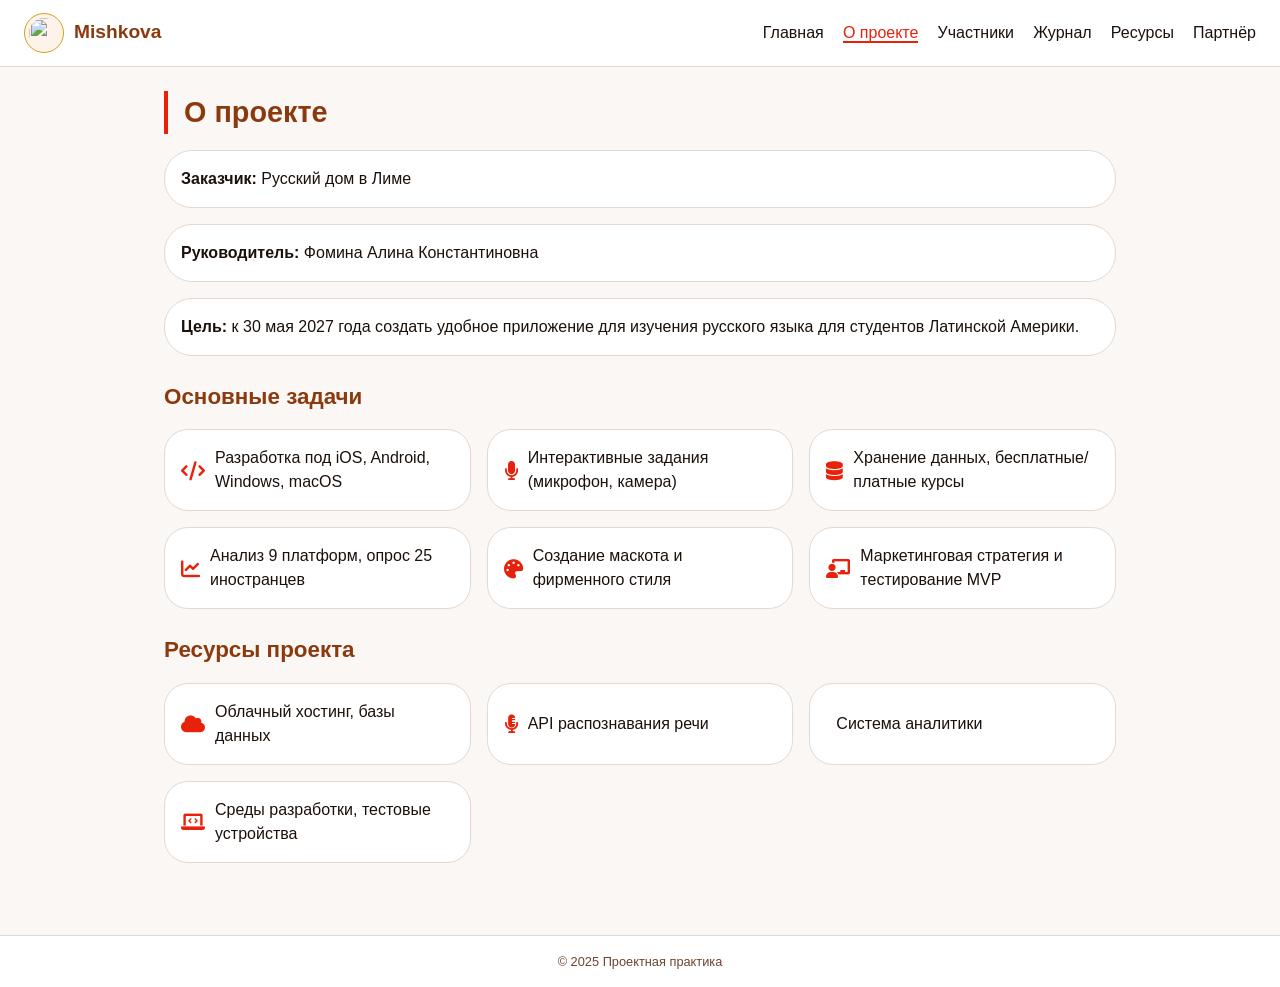
==== about.html @ c9847072 "сделано о проекте" ====
<!DOCTYPE html>
<html lang="ru">
<head>
    <meta charset="UTF-8">
    <title>О проекте | Mishkova</title>
    <link rel="stylesheet" href="https://cdnjs.cloudflare.com/ajax/libs/font-awesome/6.0.0-beta3/css/all.min.css">
    <style>
        :root {
            --primary: #8B3A0F;
            --accent: #E8220A;
            --gold: #D4A017;
            --bg: #FAF7F4;
            --surface: #FFFFFF;
            --text: #1C100A;
            --text-muted: #6B4530;
            --border: #E4D8D0;
        }
        * { margin: 0; padding: 0; box-sizing: border-box; }
        body { background: var(--bg); color: var(--text); font-family: -apple-system, BlinkMacSystemFont, 'Segoe UI', Roboto, sans-serif; line-height: 1.5; }
        header { background: var(--surface); border-bottom: 1px solid var(--border); padding: 0.8rem 1.5rem; display: flex; justify-content: space-between; align-items: center; flex-wrap: wrap; position: sticky; top: 0; z-index: 100; }
        .logo { display: flex; align-items: center; gap: 10px; font-size: 1.2rem; font-weight: 700; color: var(--primary); }
        .mascot-img { width: 40px; height: 40px; border-radius: 50%; object-fit: cover; background: #FDF3EB; padding: 4px; border: 1px solid var(--gold); }
        nav ul { list-style: none; display: flex; gap: 1.2rem; flex-wrap: wrap; }
        nav a { text-decoration: none; color: var(--text); font-weight: 500; transition: 0.2s; }
        nav a:hover, nav a.active { color: var(--accent); border-bottom: 2px solid var(--accent); }
        .container { max-width: 1000px; margin: 0 auto; padding: 1.5rem; }
        h1 { font-size: 1.8rem; color: var(--primary); border-left: 4px solid var(--accent); padding-left: 1rem; margin-bottom: 1rem; }
        h2 { font-size: 1.4rem; color: var(--primary); margin: 1.5rem 0 0.5rem; }
        .card-info { background: var(--surface); border-radius: 28px; padding: 1rem; margin-bottom: 1rem; border: 1px solid var(--border); }
        .grid-2 { display: grid; grid-template-columns: repeat(auto-fit, minmax(240px, 1fr)); gap: 1rem; margin: 1rem 0; }
        .task-item { background: var(--surface); border-radius: 24px; padding: 1rem; border: 1px solid var(--border); display: flex; align-items: center; gap: 10px; }
        .task-item i { color: var(--accent); font-size: 1.2rem; }
        footer { background: var(--surface); border-top: 1px solid var(--border); text-align: center; padding: 1rem; margin-top: 2rem; color: var(--text-muted); font-size: 0.8rem; }
        @media (max-width: 700px) { header { flex-direction: column; gap: 0.5rem; } }
    </style>
</head>
<body>
<header>
    <div class="logo"><img src="https://placehold.co/200x200/8B3A0F/white?text=🐻" class="mascot-img"><span>Mishkova</span></div>
    <nav><ul><li><a href="index.html">Главная</a></li><li><a href="about.html" class="active">О проекте</a></li><li><a href="team.html">Участники</a></li><li><a href="journal.html">Журнал</a></li><li><a href="resources.html">Ресурсы</a></li><li><a href="interaction.html">Партнёр</a></li></ul></nav>
</header>
<main class="container">
    <h1>О проекте</h1>
    <div class="card-info"><strong>Заказчик:</strong> Русский дом в Лиме</div>
    <div class="card-info"><strong>Руководитель:</strong> Фомина Алина Константиновна</div>
    <div class="card-info"><strong>Цель:</strong> к 30 мая 2027 года создать удобное приложение для изучения русского языка для студентов Латинской Америки.</div>
    <h2>Основные задачи</h2>
    <div class="grid-2">
        <div class="task-item"><i class="fas fa-code"></i> Разработка под iOS, Android, Windows, macOS</div>
        <div class="task-item"><i class="fas fa-microphone"></i> Интерактивные задания (микрофон, камера)</div>
        <div class="task-item"><i class="fas fa-database"></i> Хранение данных, бесплатные/платные курсы</div>
        <div class="task-item"><i class="fas fa-chart-line"></i> Анализ 9 платформ, опрос 25 иностранцев</div>
        <div class="task-item"><i class="fas fa-palette"></i> Создание маскота и фирменного стиля</div>
        <div class="task-item"><i class="fas fa-chalkboard-user"></i> Маркетинговая стратегия и тестирование MVP</div>
    </div>
    <h2>Ресурсы проекта</h2>
    <div class="grid-2">
        <div class="task-item"><i class="fas fa-cloud"></i> Облачный хостинг, базы данных</div>
        <div class="task-item"><i class="fas fa-microphone-alt"></i> API распознавания речи</div>
        <div class="task-item"><i class="fas fa-chart-simple"></i> Система аналитики</div>
        <div class="task-item"><i class="fas fa-laptop-code"></i> Среды разработки, тестовые устройства</div>
    </div>
</main>
<footer>© 2025 Проектная практика</footer>
</body>
</html>
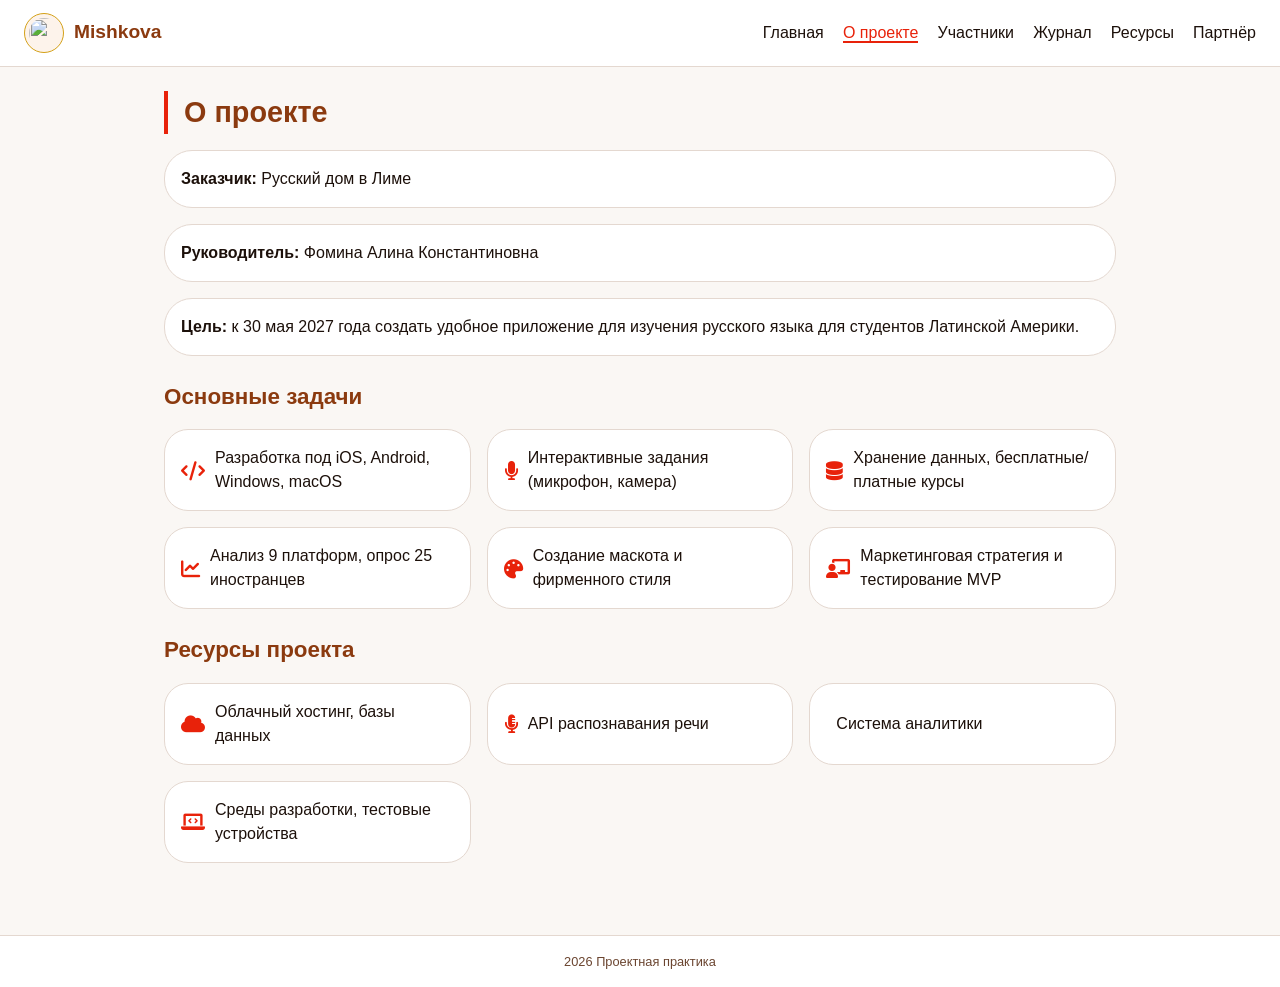
==== commit 19e07067: "сделана страница участников" ====
--- a/about.html
+++ b/about.html
@@ -61,6 +61,6 @@
         <div class="task-item"><i class="fas fa-laptop-code"></i> Среды разработки, тестовые устройства</div>
     </div>
 </main>
-<footer>© 2025 Проектная практика</footer>
+<footer>2026 Проектная практика</footer>
 </body>
 </html>
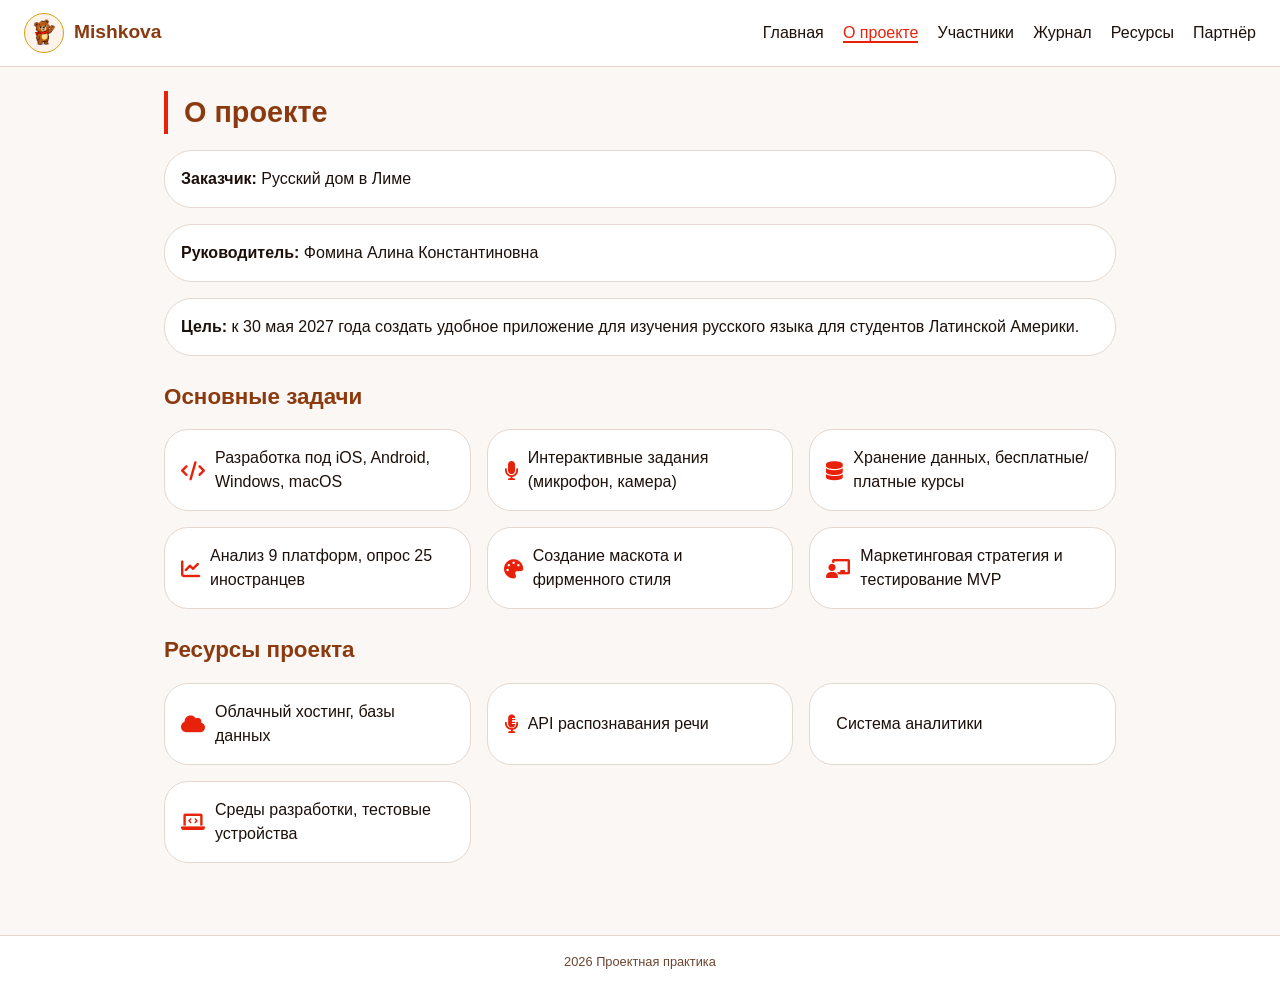
==== commit 052429b6: "обновлен маскот" ====
--- a/about.html
+++ b/about.html
@@ -36,7 +36,10 @@
 </head>
 <body>
 <header>
-    <div class="logo"><img src="https://placehold.co/200x200/8B3A0F/white?text=🐻" class="mascot-img"><span>Mishkova</span></div>
+    <div class="logo">
+        <img src="images/мишка.png" class="mascot-img" alt="Маскот Миша">
+        <span>Mishkova</span>
+    </div>
     <nav><ul><li><a href="index.html">Главная</a></li><li><a href="about.html" class="active">О проекте</a></li><li><a href="team.html">Участники</a></li><li><a href="journal.html">Журнал</a></li><li><a href="resources.html">Ресурсы</a></li><li><a href="interaction.html">Партнёр</a></li></ul></nav>
 </header>
 <main class="container">
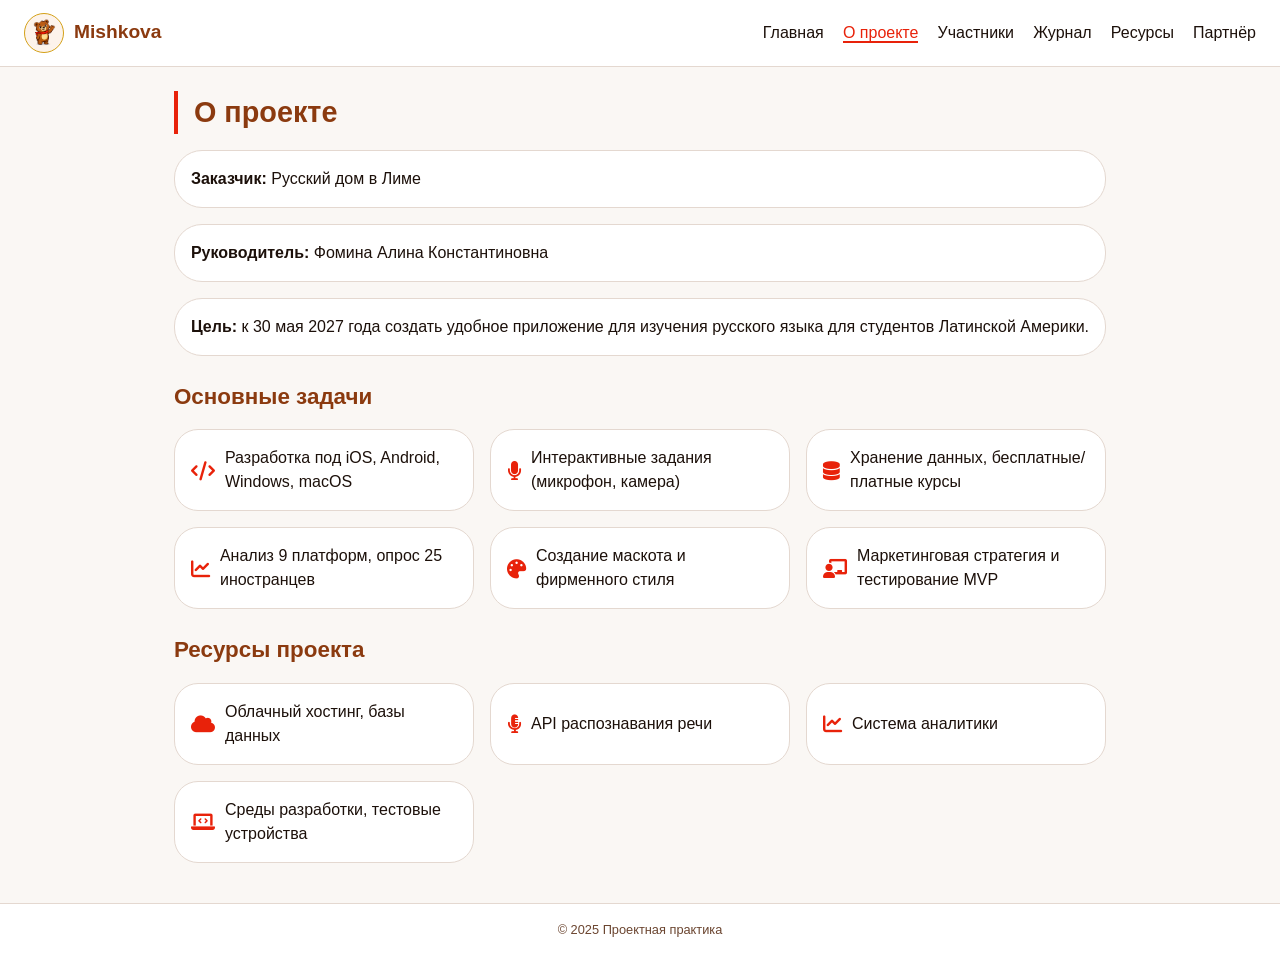
==== commit 38273362: "убраны ошибки" ====
--- a/about.html
+++ b/about.html
@@ -2,6 +2,7 @@
 <html lang="ru">
 <head>
     <meta charset="UTF-8">
+    <meta name="viewport" content="width=device-width, initial-scale=1.0">
     <title>О проекте | Mishkova</title>
     <link rel="stylesheet" href="https://cdnjs.cloudflare.com/ajax/libs/font-awesome/6.0.0-beta3/css/all.min.css">
     <style>
@@ -16,30 +17,58 @@
             --border: #E4D8D0;
         }
         * { margin: 0; padding: 0; box-sizing: border-box; }
-        body { background: var(--bg); color: var(--text); font-family: -apple-system, BlinkMacSystemFont, 'Segoe UI', Roboto, sans-serif; line-height: 1.5; }
-        header { background: var(--surface); border-bottom: 1px solid var(--border); padding: 0.8rem 1.5rem; display: flex; justify-content: space-between; align-items: center; flex-wrap: wrap; position: sticky; top: 0; z-index: 100; }
+        body {
+            background: var(--bg);
+            color: var(--text);
+            font-family: -apple-system, BlinkMacSystemFont, 'Segoe UI', Roboto, sans-serif;
+            line-height: 1.5;
+            display: flex;
+            flex-direction: column;
+            min-height: 100vh;
+        }
+        header {
+            background: var(--surface);
+            border-bottom: 1px solid var(--border);
+            padding: 0.8rem 1.5rem;
+            display: flex;
+            justify-content: space-between;
+            align-items: center;
+            flex-wrap: wrap;
+            position: sticky;
+            top: 0;
+            z-index: 100;
+        }
         .logo { display: flex; align-items: center; gap: 10px; font-size: 1.2rem; font-weight: 700; color: var(--primary); }
         .mascot-img { width: 40px; height: 40px; border-radius: 50%; object-fit: cover; background: #FDF3EB; padding: 4px; border: 1px solid var(--gold); }
         nav ul { list-style: none; display: flex; gap: 1.2rem; flex-wrap: wrap; }
         nav a { text-decoration: none; color: var(--text); font-weight: 500; transition: 0.2s; }
         nav a:hover, nav a.active { color: var(--accent); border-bottom: 2px solid var(--accent); }
-        .container { max-width: 1000px; margin: 0 auto; padding: 1.5rem; }
+        .container {
+            max-width: 1000px;
+            margin: 0 auto;
+            padding: 1.5rem;
+            flex: 1;
+        }
         h1 { font-size: 1.8rem; color: var(--primary); border-left: 4px solid var(--accent); padding-left: 1rem; margin-bottom: 1rem; }
         h2 { font-size: 1.4rem; color: var(--primary); margin: 1.5rem 0 0.5rem; }
         .card-info { background: var(--surface); border-radius: 28px; padding: 1rem; margin-bottom: 1rem; border: 1px solid var(--border); }
         .grid-2 { display: grid; grid-template-columns: repeat(auto-fit, minmax(240px, 1fr)); gap: 1rem; margin: 1rem 0; }
         .task-item { background: var(--surface); border-radius: 24px; padding: 1rem; border: 1px solid var(--border); display: flex; align-items: center; gap: 10px; }
         .task-item i { color: var(--accent); font-size: 1.2rem; }
-        footer { background: var(--surface); border-top: 1px solid var(--border); text-align: center; padding: 1rem; margin-top: 2rem; color: var(--text-muted); font-size: 0.8rem; }
+        footer {
+            background: var(--surface);
+            border-top: 1px solid var(--border);
+            text-align: center;
+            padding: 1rem;
+            color: var(--text-muted);
+            font-size: 0.8rem;
+        }
         @media (max-width: 700px) { header { flex-direction: column; gap: 0.5rem; } }
     </style>
 </head>
 <body>
 <header>
-    <div class="logo">
-        <img src="images/мишка.png" class="mascot-img" alt="Маскот Миша">
-        <span>Mishkova</span>
-    </div>
+    <div class="logo"><img src="images/мишка.png" class="mascot-img" alt="Маскот Миша"><span>Mishkova</span></div>
     <nav><ul><li><a href="index.html">Главная</a></li><li><a href="about.html" class="active">О проекте</a></li><li><a href="team.html">Участники</a></li><li><a href="journal.html">Журнал</a></li><li><a href="resources.html">Ресурсы</a></li><li><a href="interaction.html">Партнёр</a></li></ul></nav>
 </header>
 <main class="container">
@@ -60,10 +89,10 @@
     <div class="grid-2">
         <div class="task-item"><i class="fas fa-cloud"></i> Облачный хостинг, базы данных</div>
         <div class="task-item"><i class="fas fa-microphone-alt"></i> API распознавания речи</div>
-        <div class="task-item"><i class="fas fa-chart-simple"></i> Система аналитики</div>
+        <div class="task-item"><i class="fas fa-chart-line"></i> Система аналитики</div>
         <div class="task-item"><i class="fas fa-laptop-code"></i> Среды разработки, тестовые устройства</div>
     </div>
 </main>
-<footer>2026 Проектная практика</footer>
+<footer>© 2025 Проектная практика</footer>
 </body>
 </html>
